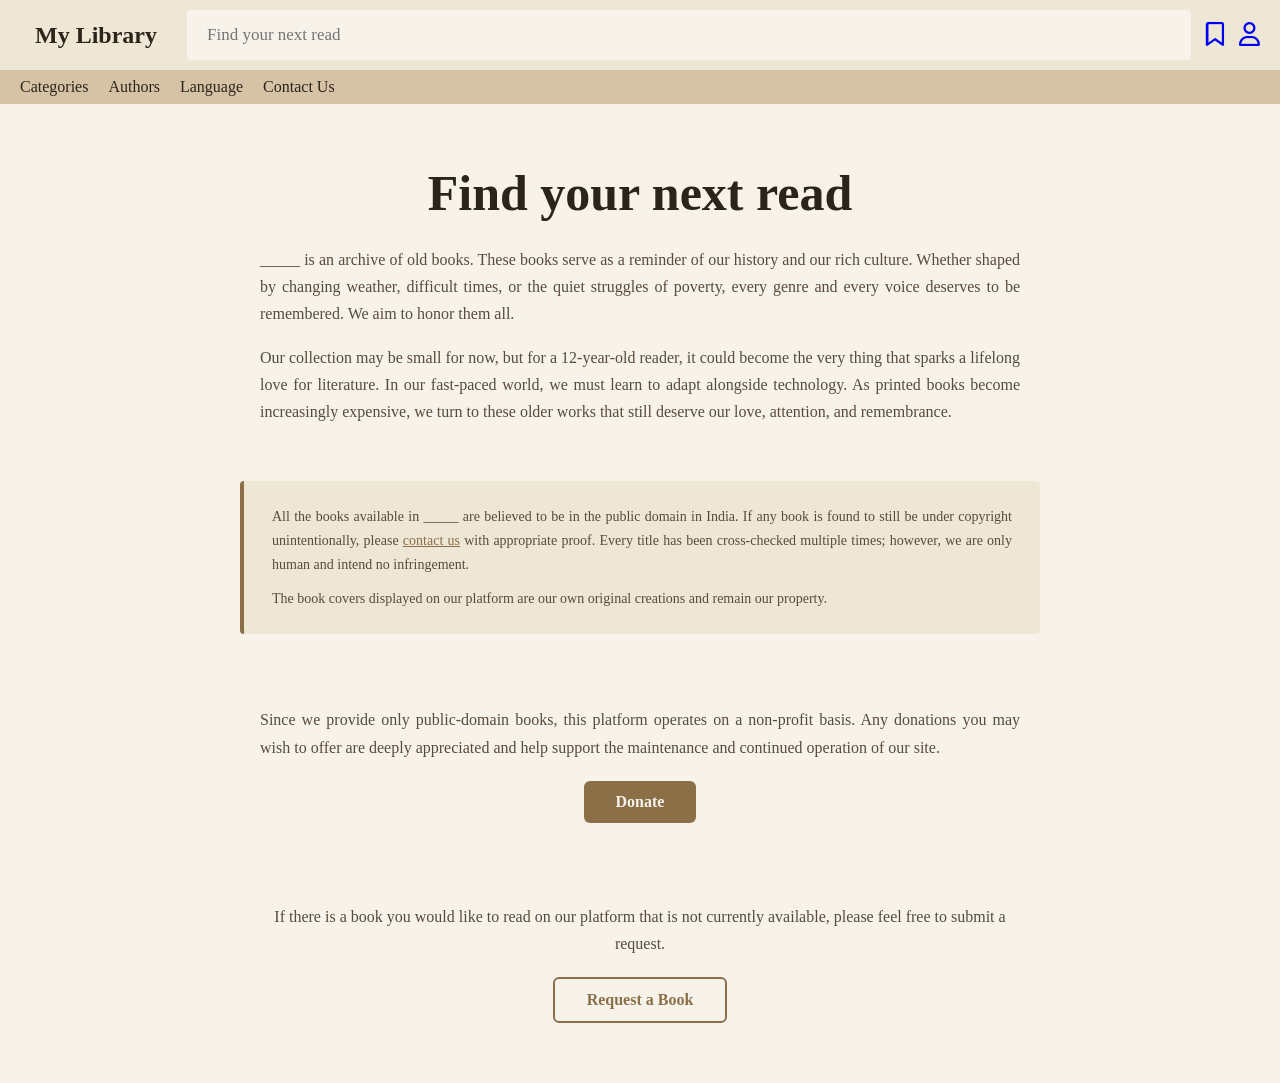
==== index.html @ 30af296b "Initial commit" ====
<!DOCTYPE html>
<html lang="en">

<head>
    <meta charset="UTF-8">
    <meta name="viewport" content="width=device-width, initial-scale=1.0">
    <title>My Library</title>
    <link rel="stylesheet" href="style.css">
    <link rel="stylesheet" href="https://cdnjs.cloudflare.com/ajax/libs/font-awesome/6.7.2/css/all.min.css">
</head>

<body>
    <nav>
        <div class="logo">
            <a href="/">
                <img src="./pictures/logo.png" width="100px" alt="">
            </a>
            <h2>My Library</h2>
        </div>
        <div class="nav-search">
            <input type="text" class="nav-search-input" placeholder="Find your next read">
            <img src="./pictures/search_icon.png" class="nav-search-icon" width="25px" alt="">
        </div>
        <div class="nav-save">
            <a href="/">
                <i class="fa-regular fa-bookmark"></i>
            </a>
        </div>
        <div class="nav-acc">
            <a href="/">
                <i class="fa-regular fa-user"></i>
            </a>
        </div>
    </nav>

    <div class="header">
        <a href="#">
            <p>Categories</p>
        </a>
        <a href="#">
            <p>Authors</p>
        </a>
        <a href="#">
            <p>Language</p>
        </a>
        <a href="#">
            <p>Contact Us</p>
        </a>
    </div>

    <div class="hero">
        <h1>Find your next read</h1>
        <p>_____ is an archive of old books. These books serve as a reminder of our history and our rich culture.
            Whether shaped by changing weather, difficult times, or the quiet struggles of poverty, every genre and
            every voice deserves to be remembered. We aim to honor them all.</p>
        <p>Our collection may be small for now, but for a 12-year-old reader, it could become the very thing that sparks
            a lifelong love for literature. In our fast-paced world, we must learn to adapt alongside technology. As
            printed books become increasingly expensive, we turn to these older works that still deserve our love,
            attention, and remembrance.</p>
    </div>

    <div class="notices">
        <p>All the books available in _____ are believed to be in the public domain in India. If any book is found to
            still be under copyright unintentionally, please <a href="#">contact us</a> with appropriate proof. Every
            title has been cross-checked multiple times; however, we are only human and intend no infringement.</p>
        <p>The book covers displayed on our platform are our own original creations and remain our property.</p>
    </div>

    <div class="donations">
        <p>Since we provide only public-domain books, this platform operates on a non-profit basis. Any donations you
            may wish to offer are deeply appreciated and help support the maintenance and continued operation of our
            site.</p>
        <a id="donate" href="#">Donate</a>
    </div>

    <div class="request">
        <p>If there is a book you would like to read on our platform that is not currently available, please feel free
            to submit a request.</p>
        <a id="request-book" href="#">Request a Book</a>
    </div>

    <script src="script.js"></script>
</body>

</html>
---- style.css ----
@import url('https://fonts.googleapis.com/css2?family=Outfit:wght@100..900&family=Roboto+Condensed:ital,wght@0,100..900;1,100..900&display=swap');
@import url('https://fonts.googleapis.com/css2?family=Playwrite+NZ:wght@100..400&display=swap');

:root {
    --bg-body: #f7f3eb;
    --bg-surface: #efe7d6;
    --bg-subtle: #d6c3a5;
    --text-primary: #2c241b;
    --text-secondary: #5a4a3a;
    --accent: #8b6f47;
}

[data-theme="dark"] {
    --bg-body: #111315;
    --bg-surface: #1a1d21;
    --bg-subtle: #2a2f36;
    --text-primary: #e8e1d4;
    --text-secondary: #e8e1d4;
    --accent: #c7b08a;
}

* {
    padding: 0;
    margin: 0;
    box-sizing: border-box;
    font-family: Roboto;
}

body {
    background-color: var(--bg-body);
    color: var(--text-primary);
}

nav {
    display: flex;
    background: var(--bg-surface);
    align-items: center;
    gap: 15px;
    justify-content: space-between;
    padding: 10px 20px;
    color: var(--text-primary);
    max-height: 80px;
}

.logo {
    display: flex;
    align-items: center;
    gap: 15px;
}

.logo img {
    margin-left: 0px;
}

.nav-search {
    display: flex;
    flex: 1;
    align-items: center;
    background: var(--bg-body);
    max-width: 2000px;
    border-radius: 4px;
    margin-left: 15px;
    height: 50px;
}

.nav-search-input {
    border: none;
    outline: none;
    padding-left: 20px;
    width: 100%;
    background: var(--bg-body);
    color: var(--text-primary);
    font-size: 17px;
}

.nav-search-icon {
    margin-right: 15px;
}

.nav-save {
    font-size: 24px;
}

.nav-acc {
    font-size: 24px;
}

.header {
    display: flex;
    align-items: center;
    gap: 20px;
    padding: 8px 20px;
    background: var(--bg-subtle);
    color: var(--text-primary);
}

.header a {
    text-decoration: none;
    color: var(--text-primary);
}

.hero {
    max-width: 800px;
    margin: 0 auto;
    padding: 60px 20px 40px;
    text-align: center;
}

.hero h1 {
    font-size: 50px;
    color: var(--text-primary);
    margin-bottom: 24px;
}

.hero p {
    color: var(--text-secondary);
    font-size: 16px;
    line-height: 1.7;
    margin-bottom: 16px;
    text-align: justify;
}

.notices {
    max-width: 800px;
    margin: 0 auto 32px;
    padding: 24px 28px;
    background: var(--bg-surface);
    border-left: 4px solid var(--accent);
    border-radius: 4px;
}

.notices p {
    color: var(--text-secondary);
    font-size: 14px;
    line-height: 1.7;
    margin-bottom: 10px;
    text-align: justify;
}

.notices p:last-child {
    margin-bottom: 0;
}

.notices a {
    color: var(--accent);
    text-decoration: underline;
}

.donations {
    max-width: 800px;
    margin: 0 auto;
    padding: 40px 20px;
    text-align: center;
}

.donations p {
    color: var(--text-secondary);
    font-size: 16px;
    line-height: 1.7;
    margin-bottom: 20px;
    text-align: justify;
}

#donate {
    display: inline-block;
    padding: 12px 32px;
    background: var(--accent);
    color: var(--bg-body);
    text-decoration: none;
    border-radius: 6px;
    font-weight: 600;
    transition: opacity 0.2s ease;
}

#donate:hover {
    opacity: 0.8;
}

.request {
    max-width: 800px;
    margin: 0 auto;
    padding: 40px 20px 60px;
    text-align: center;
}

.request p {
    color: var(--text-secondary);
    font-size: 16px;
    line-height: 1.7;
    margin-bottom: 20px;
}

#request-book {
    display: inline-block;
    padding: 12px 32px;
    background: transparent;
    color: var(--accent);
    text-decoration: none;
    border: 2px solid var(--accent);
    border-radius: 6px;
    font-weight: 600;
    transition: background 0.2s ease, color 0.2s ease;
}

#request-book:hover {
    background: var(--accent);
    color: var(--bg-body);
}
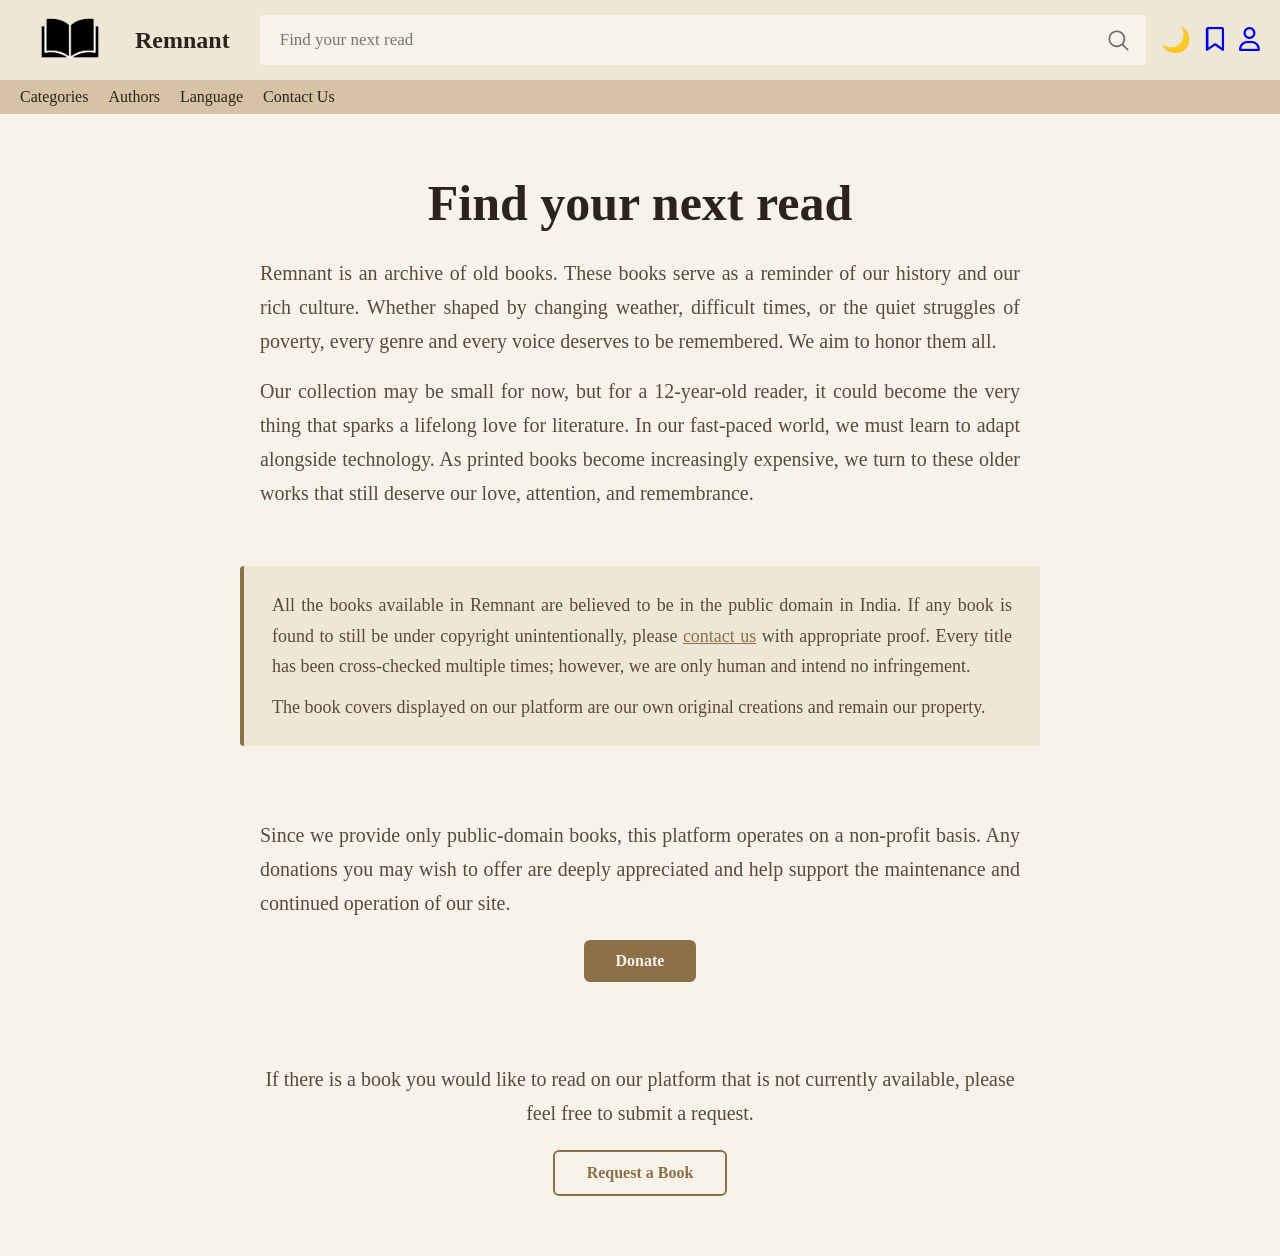
==== commit 3bb48fd0: "created individual book pages" ====
--- a/index.html
+++ b/index.html
@@ -4,7 +4,7 @@
 <head>
     <meta charset="UTF-8">
     <meta name="viewport" content="width=device-width, initial-scale=1.0">
-    <title>My Library</title>
+    <title>Remnant: Stories That Remain</title>
     <link rel="stylesheet" href="style.css">
     <link rel="stylesheet" href="https://cdnjs.cloudflare.com/ajax/libs/font-awesome/6.7.2/css/all.min.css">
 </head>
@@ -12,15 +12,16 @@
 <body>
     <nav>
         <div class="logo">
-            <a href="/">
-                <img src="./pictures/logo.png" width="100px" alt="">
+            <a href="index.html">
+                <img src="./assets/images/logo.png" width="100px" alt="">
             </a>
-            <h2>My Library</h2>
+            <h2>Remnant</h2>
         </div>
         <div class="nav-search">
             <input type="text" class="nav-search-input" placeholder="Find your next read">
-            <img src="./pictures/search_icon.png" class="nav-search-icon" width="25px" alt="">
+            <img src="./assets/images/search_icon.png" class="nav-search-icon" width="25px" alt="">
         </div>
+        <button id="theme-toggle">🌙</button>
         <div class="nav-save">
             <a href="/">
                 <i class="fa-regular fa-bookmark"></i>
@@ -50,7 +51,7 @@
 
     <div class="hero">
         <h1>Find your next read</h1>
-        <p>_____ is an archive of old books. These books serve as a reminder of our history and our rich culture.
+        <p>Remnant is an archive of old books. These books serve as a reminder of our history and our rich culture.
             Whether shaped by changing weather, difficult times, or the quiet struggles of poverty, every genre and
             every voice deserves to be remembered. We aim to honor them all.</p>
         <p>Our collection may be small for now, but for a 12-year-old reader, it could become the very thing that sparks
@@ -60,7 +61,7 @@
     </div>
 
     <div class="notices">
-        <p>All the books available in _____ are believed to be in the public domain in India. If any book is found to
+        <p>All the books available in Remnant are believed to be in the public domain in India. If any book is found to
             still be under copyright unintentionally, please <a href="#">contact us</a> with appropriate proof. Every
             title has been cross-checked multiple times; however, we are only human and intend no infringement.</p>
         <p>The book covers displayed on our platform are our own original creations and remain our property.</p>
--- a/style.css
+++ b/style.css
@@ -77,6 +77,13 @@
     margin-right: 15px;
 }
 
+#theme-toggle {
+    cursor: pointer;
+    font-size: 24px;
+    border: none;
+    background-color: transparent;
+}
+
 .nav-save {
     font-size: 24px;
 }
@@ -114,7 +121,7 @@
 
 .hero p {
     color: var(--text-secondary);
-    font-size: 16px;
+    font-size: 20px;
     line-height: 1.7;
     margin-bottom: 16px;
     text-align: justify;
@@ -131,7 +138,7 @@
 
 .notices p {
     color: var(--text-secondary);
-    font-size: 14px;
+    font-size: 18px;
     line-height: 1.7;
     margin-bottom: 10px;
     text-align: justify;
@@ -155,7 +162,7 @@
 
 .donations p {
     color: var(--text-secondary);
-    font-size: 16px;
+    font-size: 20px;
     line-height: 1.7;
     margin-bottom: 20px;
     text-align: justify;
@@ -185,7 +192,7 @@
 
 .request p {
     color: var(--text-secondary);
-    font-size: 16px;
+    font-size: 20px;
     line-height: 1.7;
     margin-bottom: 20px;
 }
@@ -205,4 +212,66 @@
 #request-book:hover {
     background: var(--accent);
     color: var(--bg-body);
+}
+
+.book-page {
+    display: flex;
+    gap: 15px;
+    max-width: 960px;
+    margin: auto;
+    padding: 10px 20px;
+    align-items: flex-start;
+}
+
+#book-cover {
+    max-width: 220px;
+    border-radius: 12px;
+}
+
+.book-info {
+    flex: 1;
+}
+
+#book-title {
+    font-size: 50px;
+    color: var(--text-primary);
+}
+
+#book-author {
+    font-size: 30px;
+    color: var(--text-secondary);
+}
+
+#read-now {
+    display: inline-block;
+    padding: 12px 32px;
+    background: var(--accent);
+    color: var(--bg-body);
+    text-decoration: none;
+    border-radius: 6px;
+    font-weight: 600;
+    transition: opacity 0.2s ease;
+    margin-top: 10px;
+}
+
+#read-now:hover {
+    opacity: 0.8;
+}
+
+#download-book {
+    display: inline-block;
+    padding: 12px 32px;
+    background: transparent;
+    color: var(--accent);
+    text-decoration: none;
+    border: 2px solid var(--accent);
+    border-radius: 6px;
+    font-weight: 600;
+    transition: background 0.2s ease, color 0.2s ease;
+    margin-top: 10px;
+}
+
+#download-book:hover {
+    background: var(--accent);
+    color: var(--bg-body);
 }
